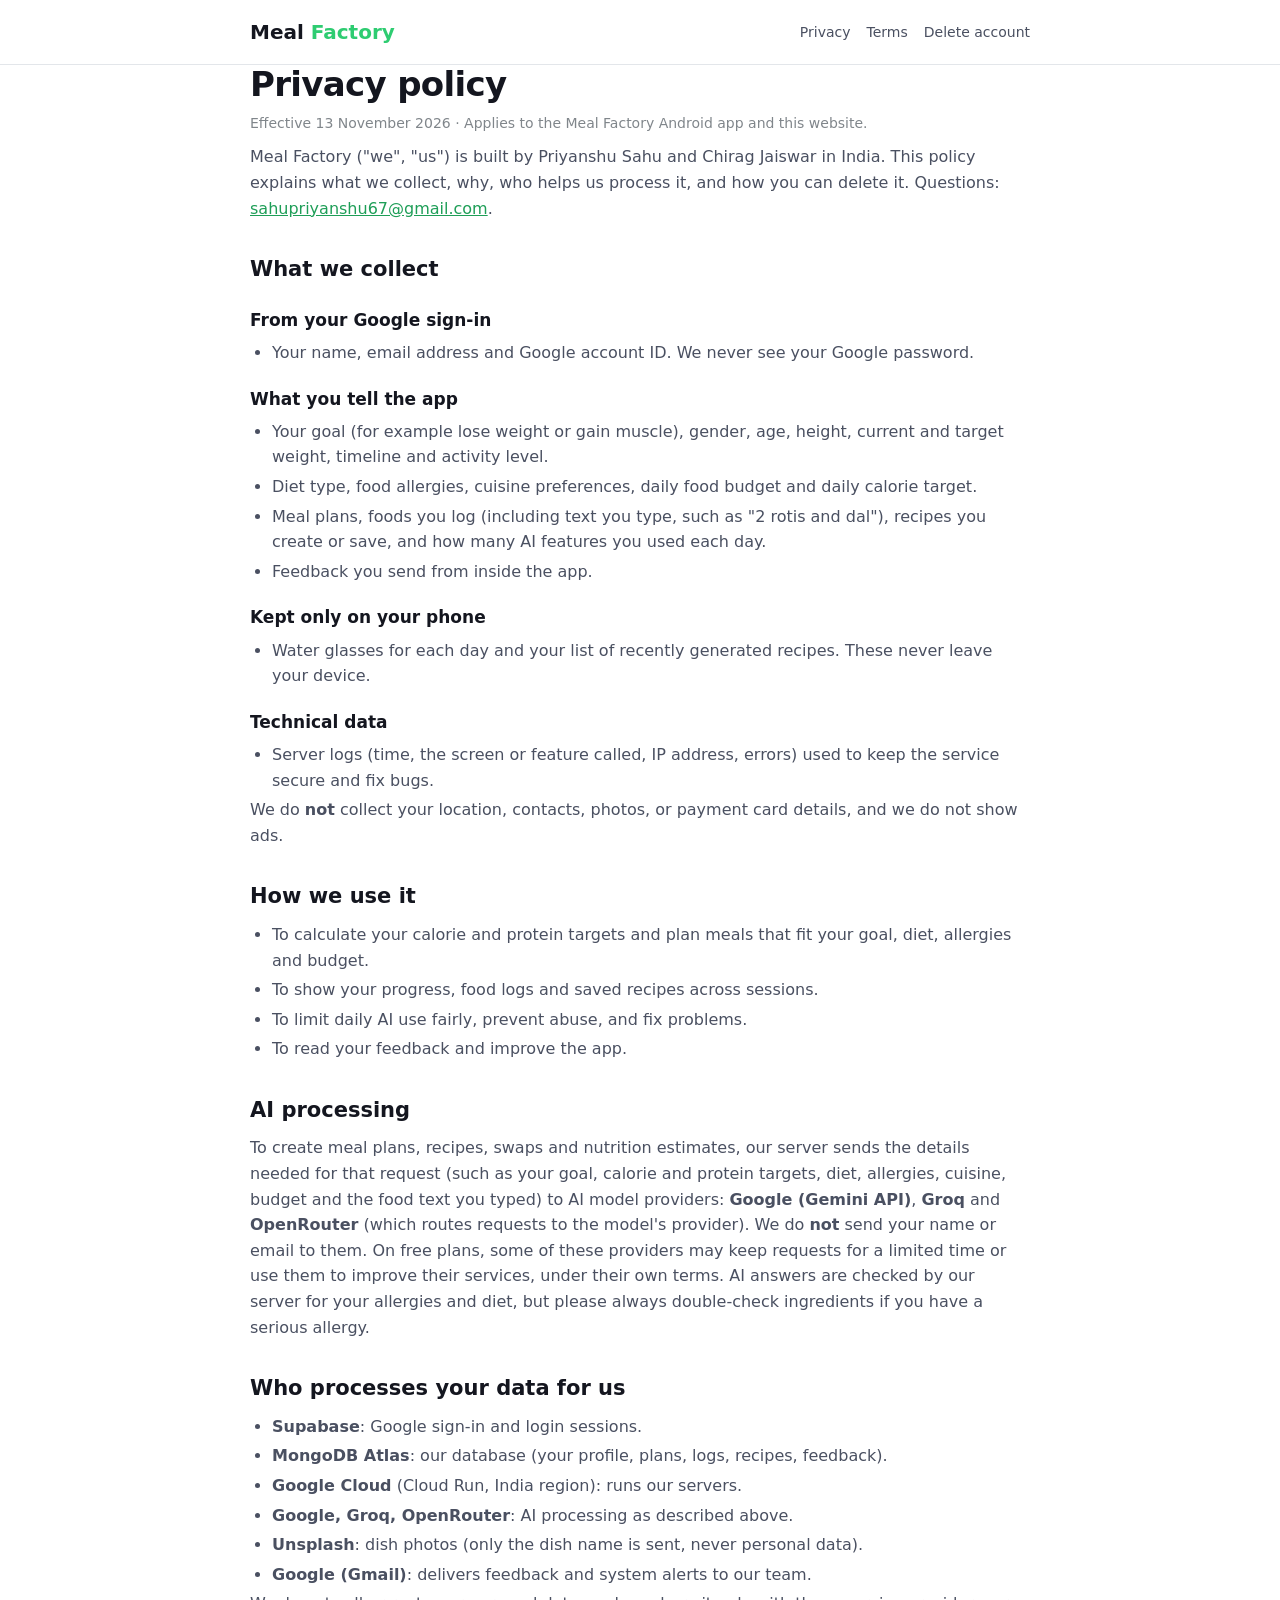
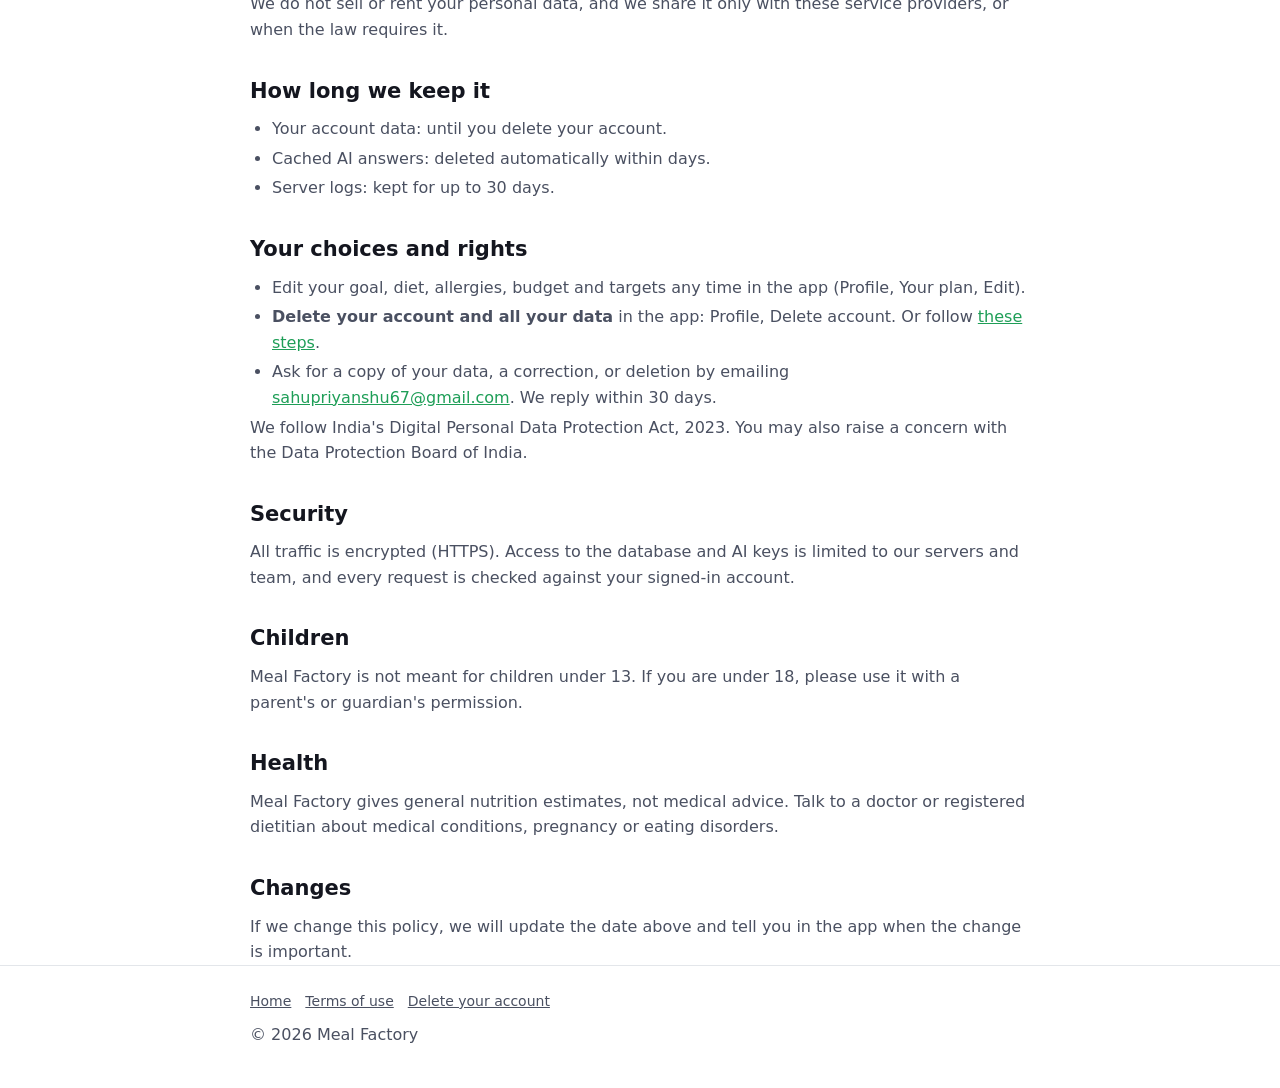
==== privacy.html @ 68a8cb75 "Meal Factory website: home, privacy policy, terms, account deletion" ====
<!doctype html>
<html lang="en">
<head>
<meta charset="utf-8">
<meta name="viewport" content="width=device-width, initial-scale=1">
<title>Privacy policy · Meal Factory</title>
<link rel="stylesheet" href="style.css">
</head>
<body>
<header><div class="wrap nav">
  <a class="logo" href="./">Meal <span>Factory</span></a>
  <nav><a href="privacy.html">Privacy</a><a href="terms.html">Terms</a><a href="delete-account.html">Delete account</a></nav>
</div></header>
<main class="wrap">
  <h1>Privacy policy</h1>
  <p class="muted">Effective 13 November 2026 · Applies to the Meal Factory Android app and this website.</p>

  <p>Meal Factory ("we", "us") is built by Priyanshu Sahu and Chirag Jaiswar in India. This policy explains what we collect, why, who helps us process it, and how you can delete it. Questions: <a href="mailto:sahupriyanshu67@gmail.com">sahupriyanshu67@gmail.com</a>.</p>

  <h2>What we collect</h2>
  <h3>From your Google sign-in</h3>
  <ul><li>Your name, email address and Google account ID. We never see your Google password.</li></ul>
  <h3>What you tell the app</h3>
  <ul>
    <li>Your goal (for example lose weight or gain muscle), gender, age, height, current and target weight, timeline and activity level.</li>
    <li>Diet type, food allergies, cuisine preferences, daily food budget and daily calorie target.</li>
    <li>Meal plans, foods you log (including text you type, such as "2 rotis and dal"), recipes you create or save, and how many AI features you used each day.</li>
    <li>Feedback you send from inside the app.</li>
  </ul>
  <h3>Kept only on your phone</h3>
  <ul><li>Water glasses for each day and your list of recently generated recipes. These never leave your device.</li></ul>
  <h3>Technical data</h3>
  <ul><li>Server logs (time, the screen or feature called, IP address, errors) used to keep the service secure and fix bugs.</li></ul>
  <p>We do <b>not</b> collect your location, contacts, photos, or payment card details, and we do not show ads.</p>

  <h2>How we use it</h2>
  <ul>
    <li>To calculate your calorie and protein targets and plan meals that fit your goal, diet, allergies and budget.</li>
    <li>To show your progress, food logs and saved recipes across sessions.</li>
    <li>To limit daily AI use fairly, prevent abuse, and fix problems.</li>
    <li>To read your feedback and improve the app.</li>
  </ul>

  <h2>AI processing</h2>
  <p>To create meal plans, recipes, swaps and nutrition estimates, our server sends the details needed for that request (such as your goal, calorie and protein targets, diet, allergies, cuisine, budget and the food text you typed) to AI model providers: <b>Google (Gemini API)</b>, <b>Groq</b> and <b>OpenRouter</b> (which routes requests to the model's provider). We do <b>not</b> send your name or email to them. On free plans, some of these providers may keep requests for a limited time or use them to improve their services, under their own terms. AI answers are checked by our server for your allergies and diet, but please always double-check ingredients if you have a serious allergy.</p>

  <h2>Who processes your data for us</h2>
  <ul>
    <li><b>Supabase</b>: Google sign-in and login sessions.</li>
    <li><b>MongoDB Atlas</b>: our database (your profile, plans, logs, recipes, feedback).</li>
    <li><b>Google Cloud</b> (Cloud Run, India region): runs our servers.</li>
    <li><b>Google, Groq, OpenRouter</b>: AI processing as described above.</li>
    <li><b>Unsplash</b>: dish photos (only the dish name is sent, never personal data).</li>
    <li><b>Google (Gmail)</b>: delivers feedback and system alerts to our team.</li>
  </ul>
  <p>We do not sell or rent your personal data, and we share it only with these service providers, or when the law requires it.</p>

  <h2>How long we keep it</h2>
  <ul>
    <li>Your account data: until you delete your account.</li>
    <li>Cached AI answers: deleted automatically within days.</li>
    <li>Server logs: kept for up to 30 days.</li>
  </ul>

  <h2>Your choices and rights</h2>
  <ul>
    <li>Edit your goal, diet, allergies, budget and targets any time in the app (Profile, Your plan, Edit).</li>
    <li><b>Delete your account and all your data</b> in the app: Profile, Delete account. Or follow <a href="delete-account.html">these steps</a>.</li>
    <li>Ask for a copy of your data, a correction, or deletion by emailing <a href="mailto:sahupriyanshu67@gmail.com">sahupriyanshu67@gmail.com</a>. We reply within 30 days.</li>
  </ul>
  <p>We follow India's Digital Personal Data Protection Act, 2023. You may also raise a concern with the Data Protection Board of India.</p>

  <h2>Security</h2>
  <p>All traffic is encrypted (HTTPS). Access to the database and AI keys is limited to our servers and team, and every request is checked against your signed-in account.</p>

  <h2>Children</h2>
  <p>Meal Factory is not meant for children under 13. If you are under 18, please use it with a parent's or guardian's permission.</p>

  <h2>Health</h2>
  <p>Meal Factory gives general nutrition estimates, not medical advice. Talk to a doctor or registered dietitian about medical conditions, pregnancy or eating disorders.</p>

  <h2>Changes</h2>
  <p>If we change this policy, we will update the date above and tell you in the app when the change is important.</p>
</main>
<footer><div class="wrap">
  <a href="./">Home</a><a href="terms.html">Terms of use</a><a href="delete-account.html">Delete your account</a>
  <p style="margin-top:10px;">© 2026 Meal Factory</p>
</div></footer>
</body>
</html>
---- style.css ----
:root { --g: #1E9E57; --g2: #2ECC71; --gl: #EAF7EF; --ink: #14161F; --ink2: #4A5061; --ink3: #80868B; --bg: #F5F6F8; --line: #E3E6EA; }
* { box-sizing: border-box; margin: 0; padding: 0; }
body { font-family: "Plus Jakarta Sans", system-ui, -apple-system, "Segoe UI", Roboto, sans-serif; color: var(--ink); background: #fff; line-height: 1.6; }
a { color: var(--g); }
header { border-bottom: 1px solid var(--line); background: #fff; }
.wrap { max-width: 820px; margin: 0 auto; padding: 0 20px; }
.nav { display: flex; align-items: center; justify-content: space-between; height: 64px; gap: 16px; }
.logo { font-weight: 800; font-size: 20px; text-decoration: none; color: var(--ink); white-space: nowrap; }
.logo span { color: var(--g2); }
.nav nav { display: flex; gap: 16px; flex-wrap: wrap; font-size: 14px; }
.nav nav a { color: var(--ink2); text-decoration: none; }
main { padding: 40px 0 64px; }
h1 { font-size: 34px; line-height: 1.15; letter-spacing: -0.02em; margin-bottom: 8px; }
h2 { font-size: 21px; margin: 32px 0 8px; }
h3 { font-size: 17px; margin: 20px 0 6px; }
p, li { color: var(--ink2); font-size: 16px; }
p + p { margin-top: 10px; }
ul { padding-left: 22px; margin-top: 6px; }
li { margin: 4px 0; }
.muted { color: var(--ink3); font-size: 14px; }
.card { background: var(--bg); border: 1px solid var(--line); border-radius: 16px; padding: 18px 20px; margin-top: 16px; }
.card.green { background: var(--gl); border-color: #BFE8CF; }
.hero { padding: 24px 0 8px; }
.hero h1 { font-size: 42px; }
.lead { font-size: 19px; color: var(--ink2); margin-top: 10px; }
.grid { display: grid; grid-template-columns: repeat(auto-fit, minmax(220px, 1fr)); gap: 14px; margin-top: 24px; }
.grid .card { margin: 0; }
.grid h3 { margin-top: 0; }
footer { border-top: 1px solid var(--line); padding: 24px 0 40px; font-size: 14px; color: var(--ink3); }
footer a { color: var(--ink2); margin-right: 14px; }
@media (max-width: 560px) { h1, .hero h1 { font-size: 28px; } .nav { height: auto; padding: 12px 0; flex-direction: column; align-items: flex-start; } }
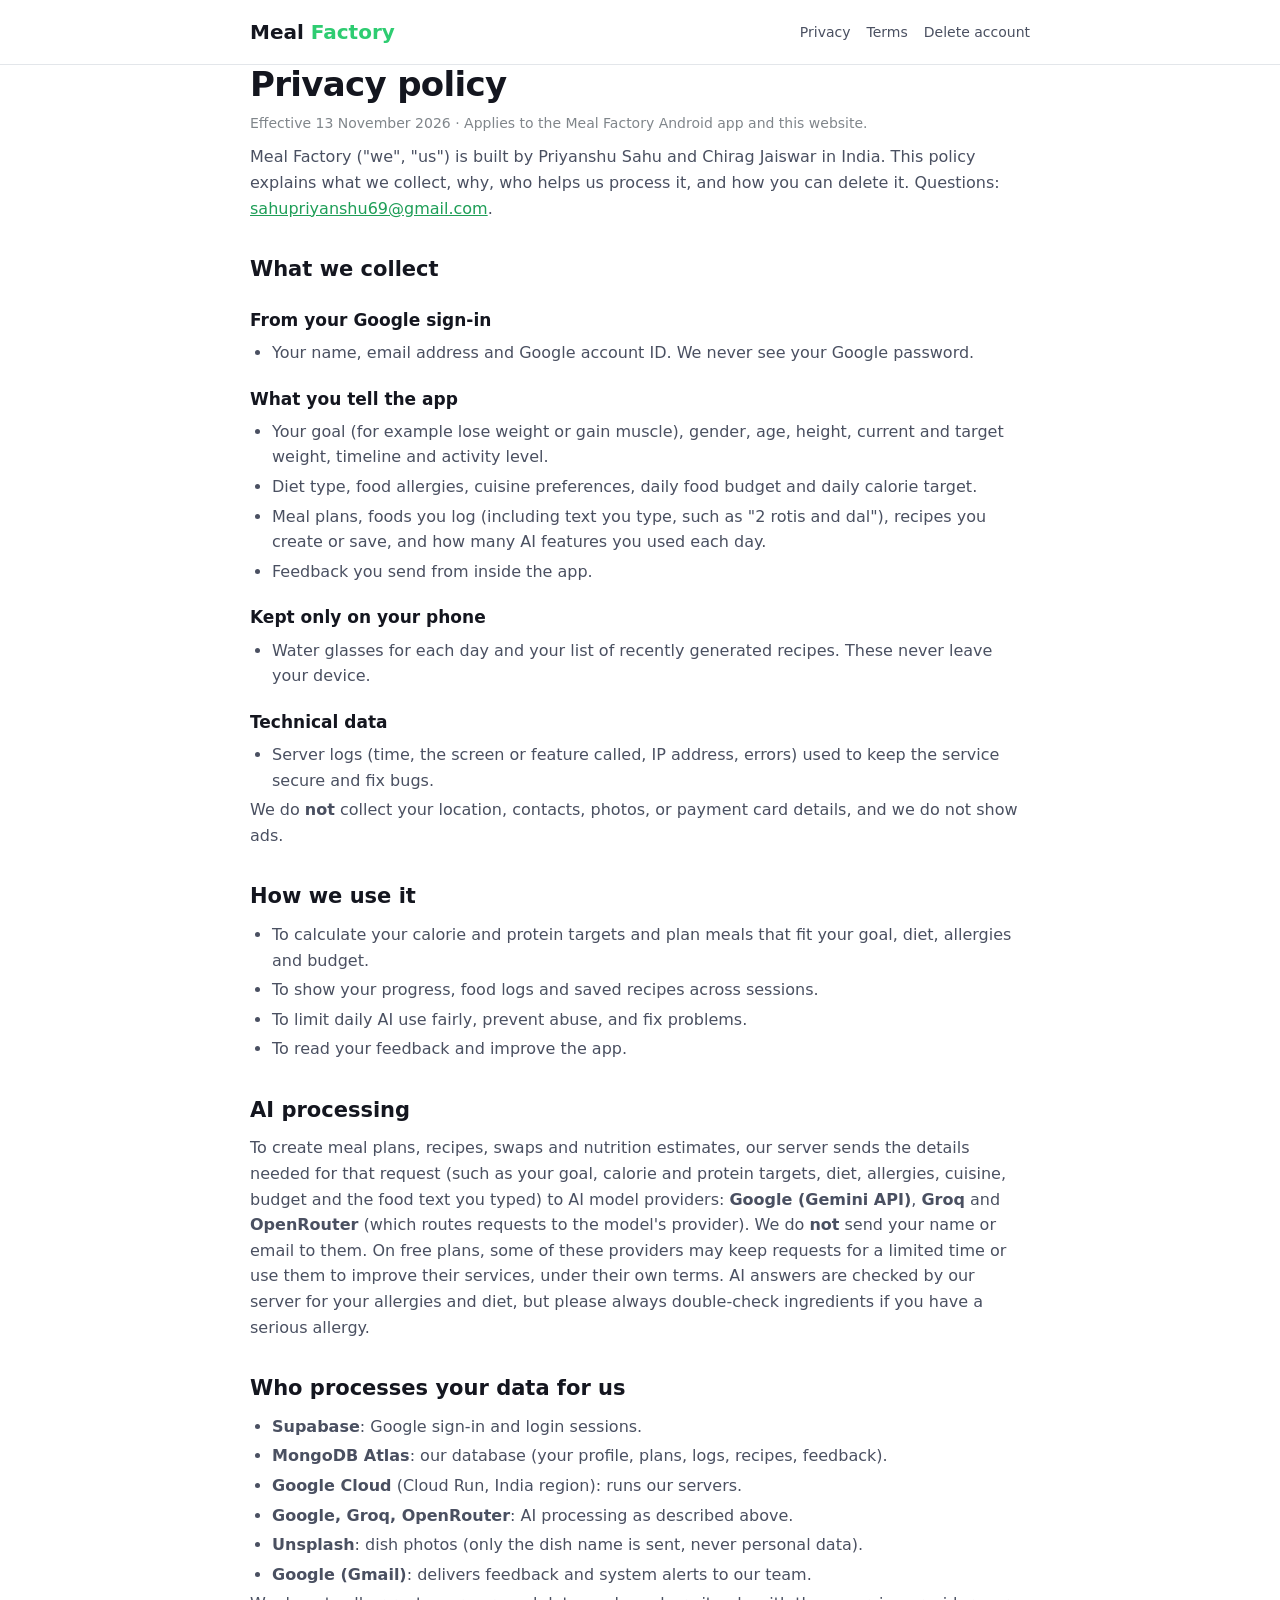
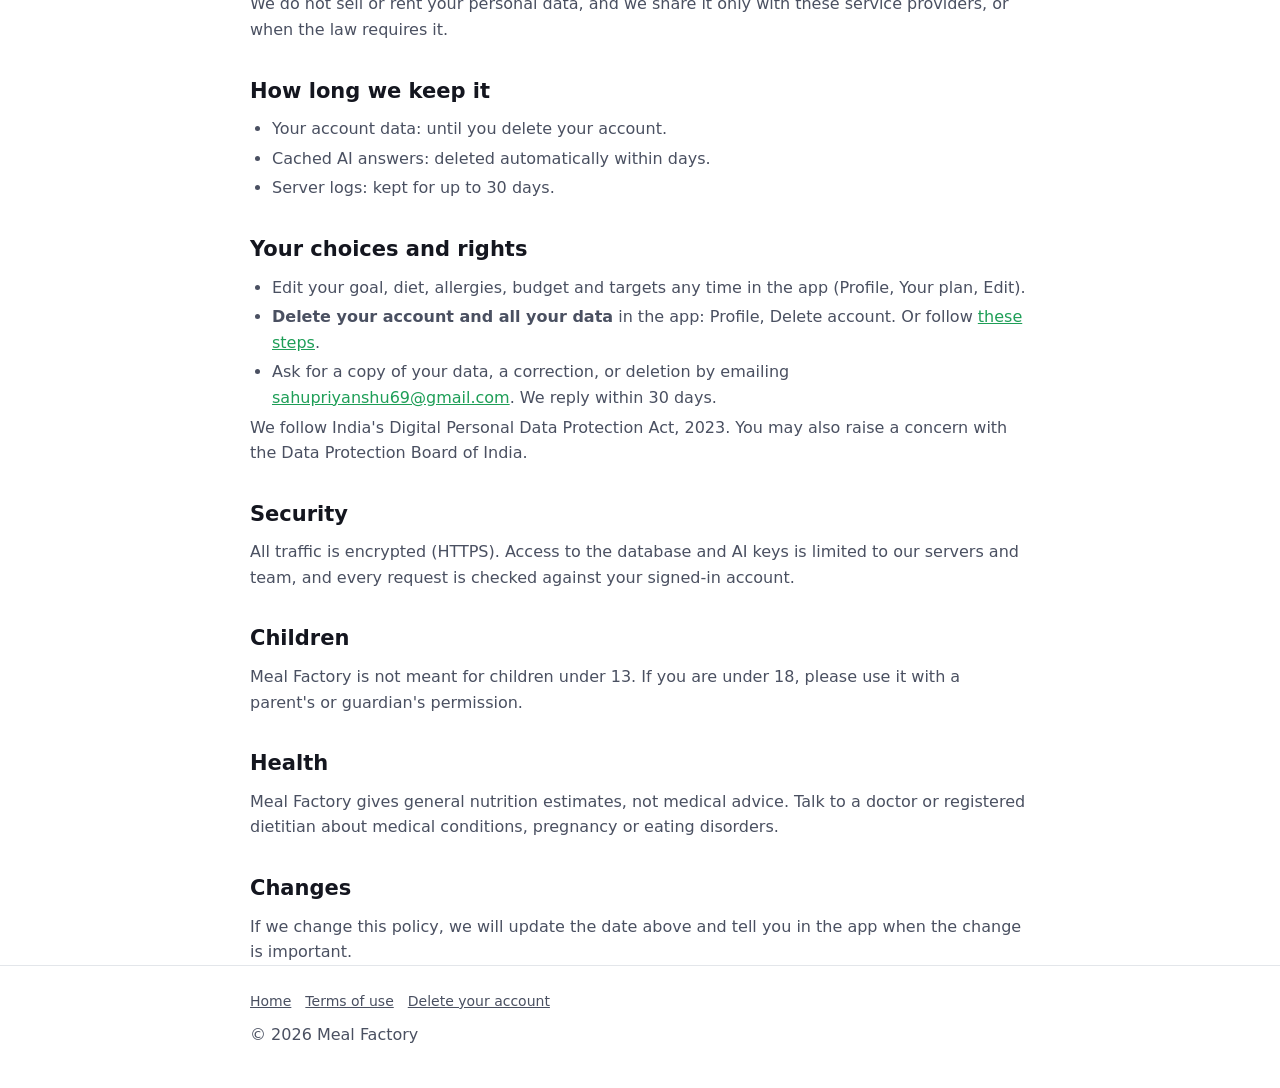
==== commit 1b564d2f: "Add Search Console verification file; update support email" ====
--- a/privacy.html
+++ b/privacy.html
@@ -15,7 +15,7 @@
   <h1>Privacy policy</h1>
   <p class="muted">Effective 13 November 2026 · Applies to the Meal Factory Android app and this website.</p>
 
-  <p>Meal Factory ("we", "us") is built by Priyanshu Sahu and Chirag Jaiswar in India. This policy explains what we collect, why, who helps us process it, and how you can delete it. Questions: <a href="mailto:sahupriyanshu67@gmail.com">sahupriyanshu67@gmail.com</a>.</p>
+  <p>Meal Factory ("we", "us") is built by Priyanshu Sahu and Chirag Jaiswar in India. This policy explains what we collect, why, who helps us process it, and how you can delete it. Questions: <a href="mailto:sahupriyanshu69@gmail.com">sahupriyanshu69@gmail.com</a>.</p>
 
   <h2>What we collect</h2>
   <h3>From your Google sign-in</h3>
@@ -66,7 +66,7 @@
   <ul>
     <li>Edit your goal, diet, allergies, budget and targets any time in the app (Profile, Your plan, Edit).</li>
     <li><b>Delete your account and all your data</b> in the app: Profile, Delete account. Or follow <a href="delete-account.html">these steps</a>.</li>
-    <li>Ask for a copy of your data, a correction, or deletion by emailing <a href="mailto:sahupriyanshu67@gmail.com">sahupriyanshu67@gmail.com</a>. We reply within 30 days.</li>
+    <li>Ask for a copy of your data, a correction, or deletion by emailing <a href="mailto:sahupriyanshu69@gmail.com">sahupriyanshu69@gmail.com</a>. We reply within 30 days.</li>
   </ul>
   <p>We follow India's Digital Personal Data Protection Act, 2023. You may also raise a concern with the Data Protection Board of India.</p>
 
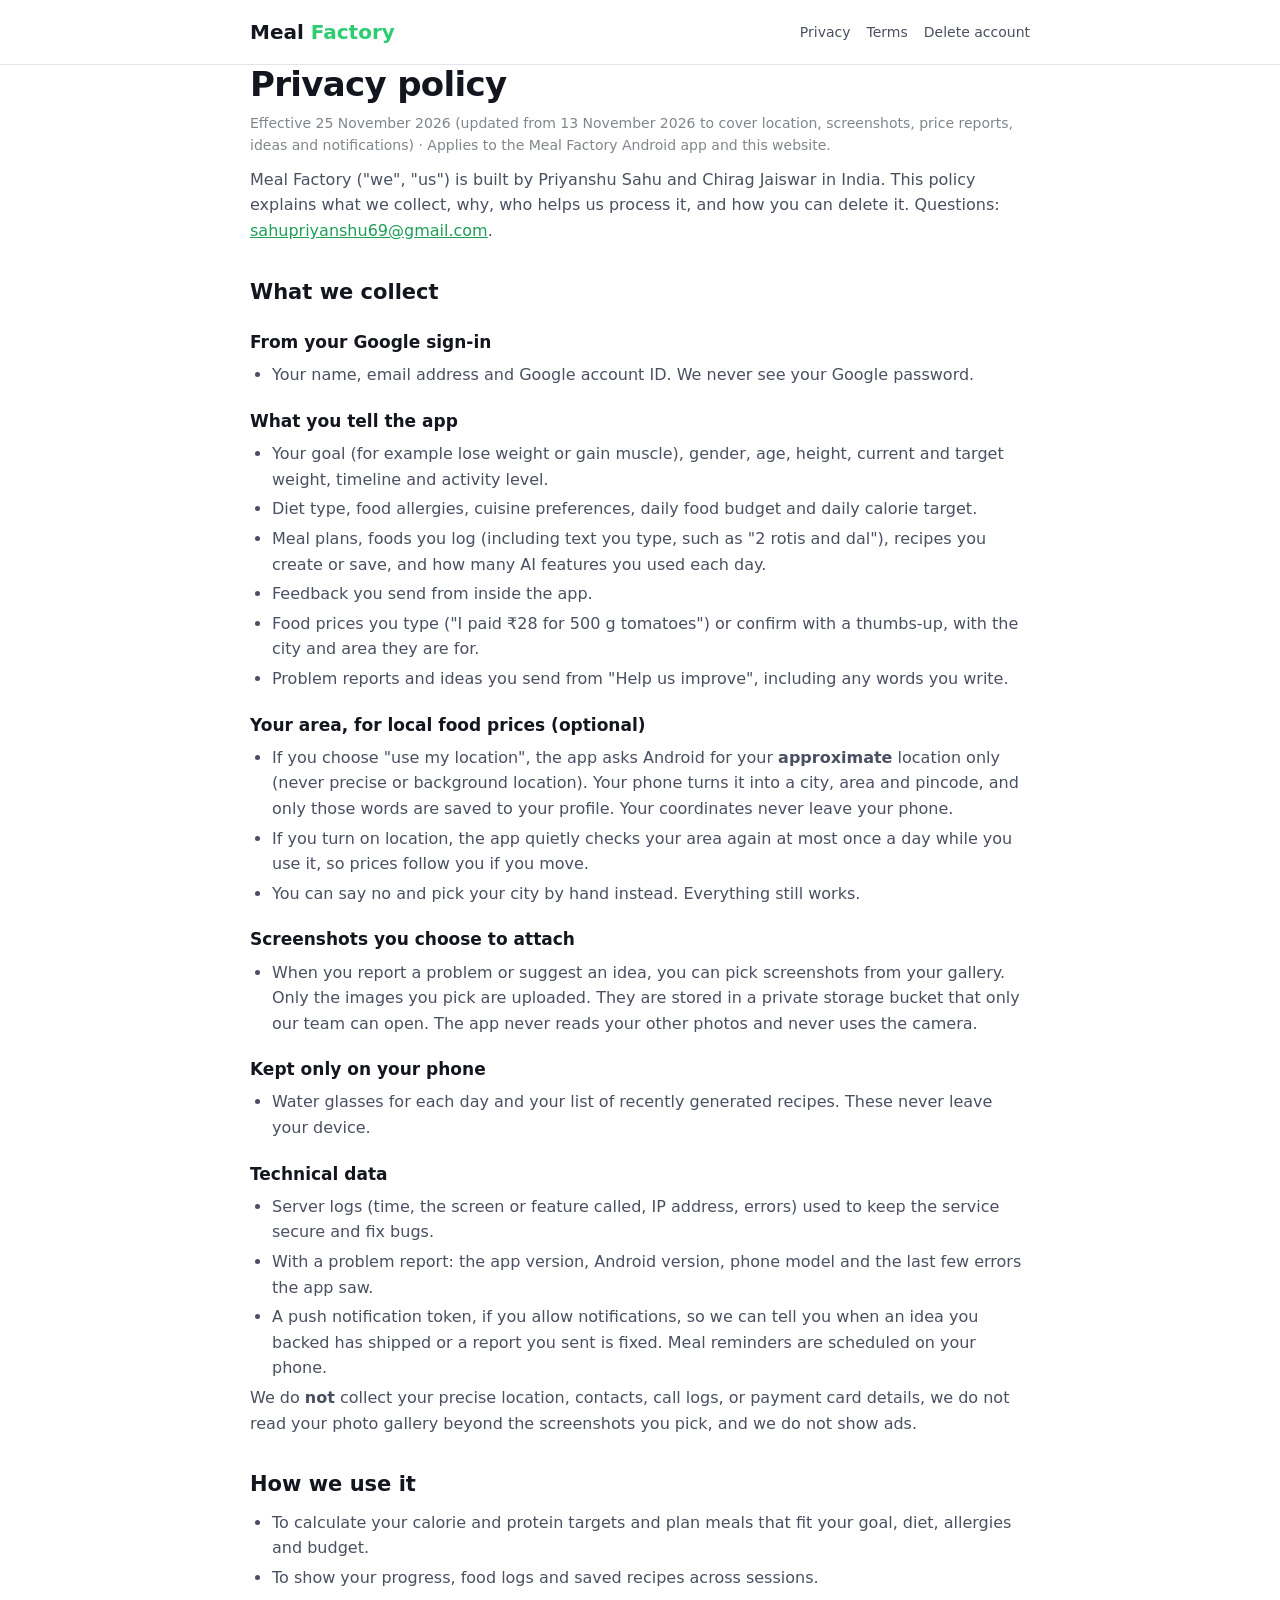
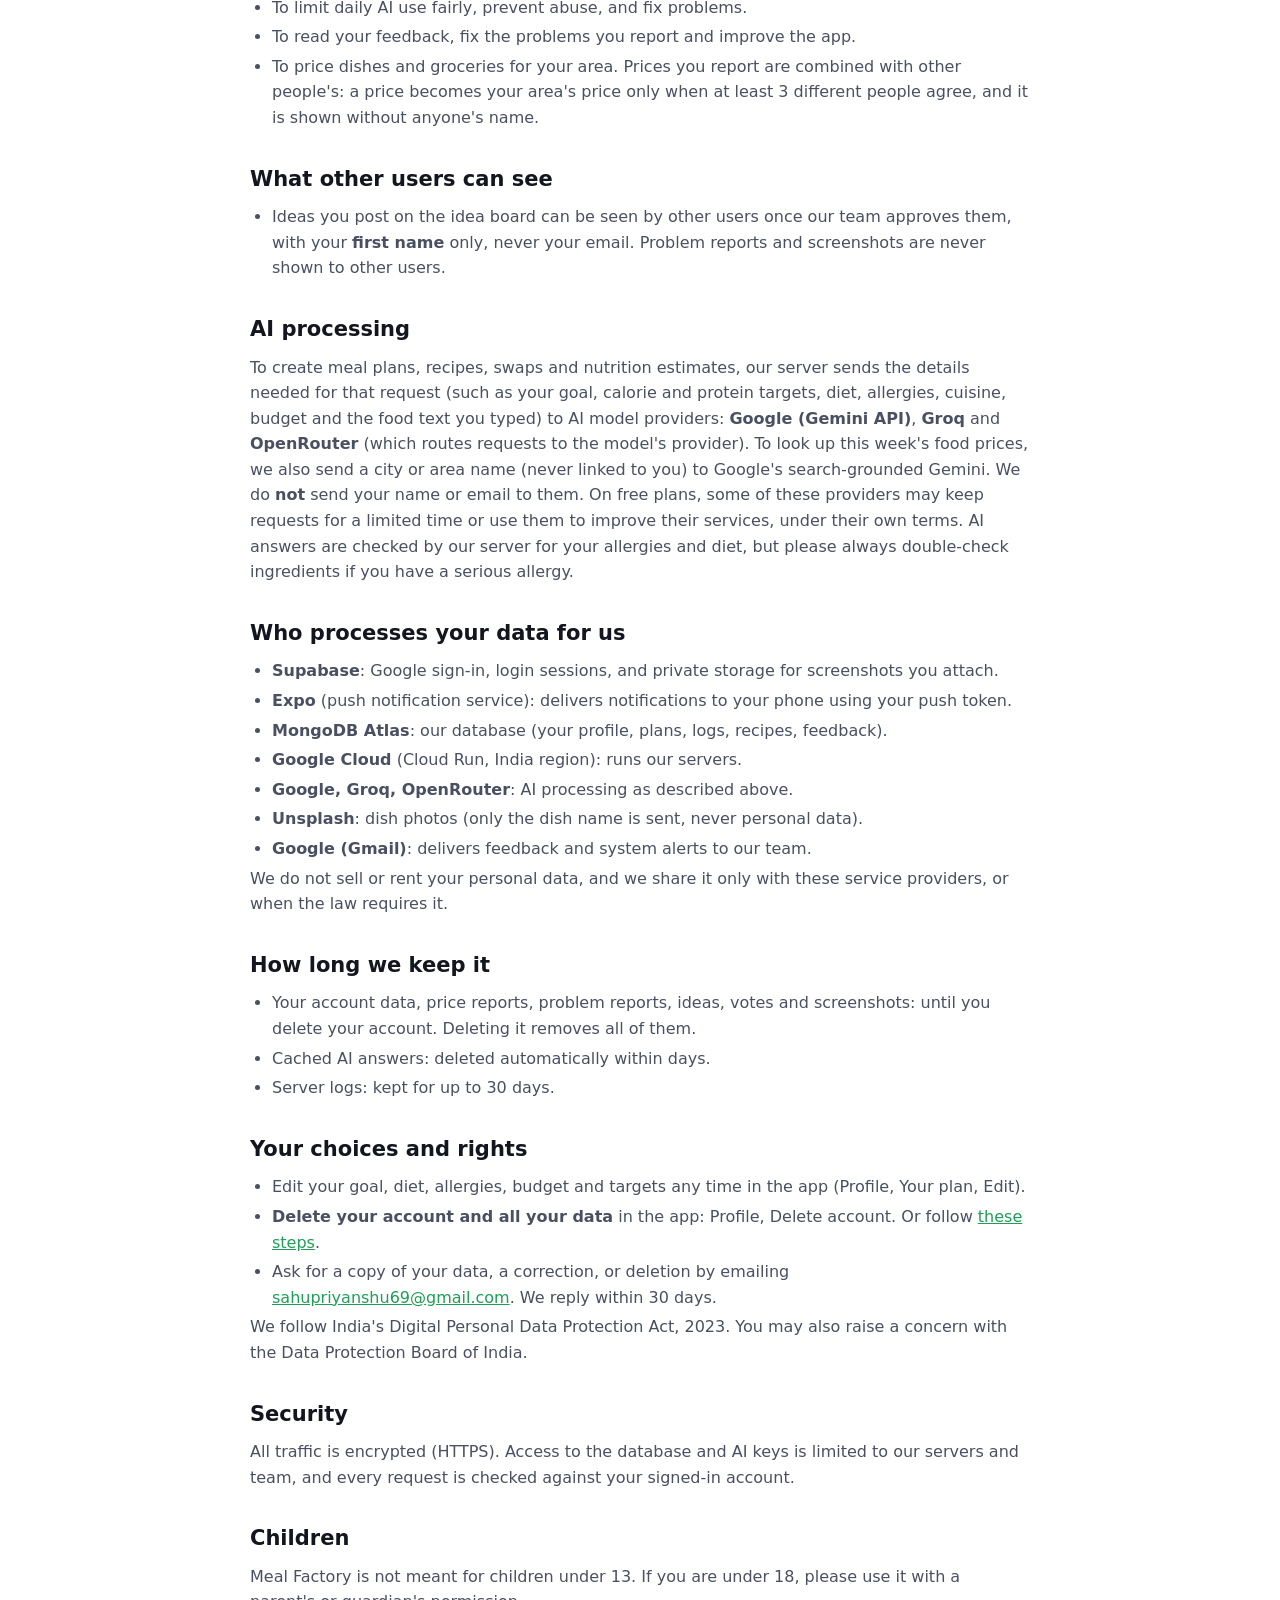
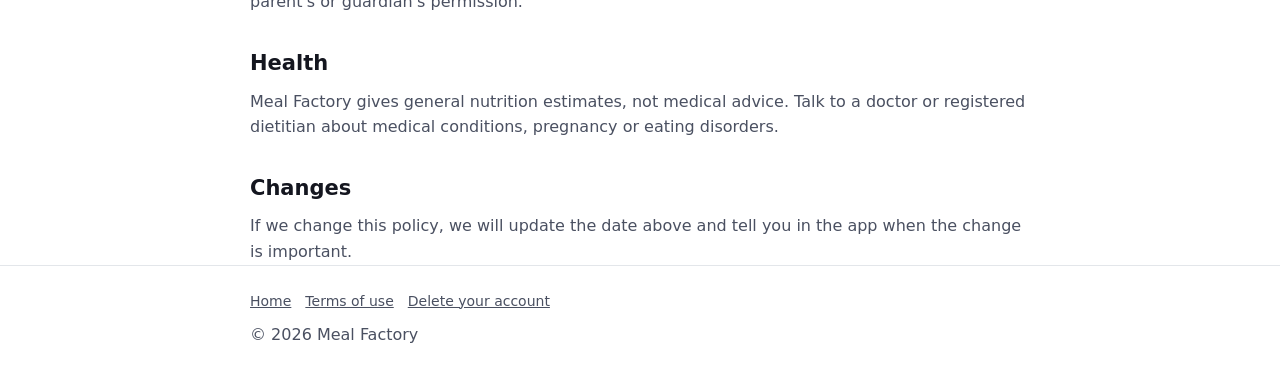
==== commit f53ab066: "fix: privacy policy covers approximate location, screenshots, price reports, ideas and push tokens" ====
--- a/privacy.html
+++ b/privacy.html
@@ -13,7 +13,7 @@
 </div></header>
 <main class="wrap">
   <h1>Privacy policy</h1>
-  <p class="muted">Effective 13 November 2026 · Applies to the Meal Factory Android app and this website.</p>
+  <p class="muted">Effective 25 November 2026 (updated from 13 November 2026 to cover location, screenshots, price reports, ideas and notifications) · Applies to the Meal Factory Android app and this website.</p>
 
   <p>Meal Factory ("we", "us") is built by Priyanshu Sahu and Chirag Jaiswar in India. This policy explains what we collect, why, who helps us process it, and how you can delete it. Questions: <a href="mailto:sahupriyanshu69@gmail.com">sahupriyanshu69@gmail.com</a>.</p>
 
@@ -26,27 +26,45 @@
     <li>Diet type, food allergies, cuisine preferences, daily food budget and daily calorie target.</li>
     <li>Meal plans, foods you log (including text you type, such as "2 rotis and dal"), recipes you create or save, and how many AI features you used each day.</li>
     <li>Feedback you send from inside the app.</li>
+    <li>Food prices you type ("I paid ₹28 for 500 g tomatoes") or confirm with a thumbs-up, with the city and area they are for.</li>
+    <li>Problem reports and ideas you send from "Help us improve", including any words you write.</li>
   </ul>
+  <h3>Your area, for local food prices (optional)</h3>
+  <ul>
+    <li>If you choose "use my location", the app asks Android for your <b>approximate</b> location only (never precise or background location). Your phone turns it into a city, area and pincode, and only those words are saved to your profile. Your coordinates never leave your phone.</li>
+    <li>If you turn on location, the app quietly checks your area again at most once a day while you use it, so prices follow you if you move.</li>
+    <li>You can say no and pick your city by hand instead. Everything still works.</li>
+  </ul>
+  <h3>Screenshots you choose to attach</h3>
+  <ul><li>When you report a problem or suggest an idea, you can pick screenshots from your gallery. Only the images you pick are uploaded. They are stored in a private storage bucket that only our team can open. The app never reads your other photos and never uses the camera.</li></ul>
   <h3>Kept only on your phone</h3>
   <ul><li>Water glasses for each day and your list of recently generated recipes. These never leave your device.</li></ul>
   <h3>Technical data</h3>
-  <ul><li>Server logs (time, the screen or feature called, IP address, errors) used to keep the service secure and fix bugs.</li></ul>
-  <p>We do <b>not</b> collect your location, contacts, photos, or payment card details, and we do not show ads.</p>
+  <ul>
+    <li>Server logs (time, the screen or feature called, IP address, errors) used to keep the service secure and fix bugs.</li>
+    <li>With a problem report: the app version, Android version, phone model and the last few errors the app saw.</li>
+    <li>A push notification token, if you allow notifications, so we can tell you when an idea you backed has shipped or a report you sent is fixed. Meal reminders are scheduled on your phone.</li>
+  </ul>
+  <p>We do <b>not</b> collect your precise location, contacts, call logs, or payment card details, we do not read your photo gallery beyond the screenshots you pick, and we do not show ads.</p>
 
   <h2>How we use it</h2>
   <ul>
     <li>To calculate your calorie and protein targets and plan meals that fit your goal, diet, allergies and budget.</li>
     <li>To show your progress, food logs and saved recipes across sessions.</li>
     <li>To limit daily AI use fairly, prevent abuse, and fix problems.</li>
-    <li>To read your feedback and improve the app.</li>
+    <li>To read your feedback, fix the problems you report and improve the app.</li>
+    <li>To price dishes and groceries for your area. Prices you report are combined with other people's: a price becomes your area's price only when at least 3 different people agree, and it is shown without anyone's name.</li>
   </ul>
+  <h2>What other users can see</h2>
+  <ul><li>Ideas you post on the idea board can be seen by other users once our team approves them, with your <b>first name</b> only, never your email. Problem reports and screenshots are never shown to other users.</li></ul>
 
   <h2>AI processing</h2>
-  <p>To create meal plans, recipes, swaps and nutrition estimates, our server sends the details needed for that request (such as your goal, calorie and protein targets, diet, allergies, cuisine, budget and the food text you typed) to AI model providers: <b>Google (Gemini API)</b>, <b>Groq</b> and <b>OpenRouter</b> (which routes requests to the model's provider). We do <b>not</b> send your name or email to them. On free plans, some of these providers may keep requests for a limited time or use them to improve their services, under their own terms. AI answers are checked by our server for your allergies and diet, but please always double-check ingredients if you have a serious allergy.</p>
+  <p>To create meal plans, recipes, swaps and nutrition estimates, our server sends the details needed for that request (such as your goal, calorie and protein targets, diet, allergies, cuisine, budget and the food text you typed) to AI model providers: <b>Google (Gemini API)</b>, <b>Groq</b> and <b>OpenRouter</b> (which routes requests to the model's provider). To look up this week's food prices, we also send a city or area name (never linked to you) to Google's search-grounded Gemini. We do <b>not</b> send your name or email to them. On free plans, some of these providers may keep requests for a limited time or use them to improve their services, under their own terms. AI answers are checked by our server for your allergies and diet, but please always double-check ingredients if you have a serious allergy.</p>
 
   <h2>Who processes your data for us</h2>
   <ul>
-    <li><b>Supabase</b>: Google sign-in and login sessions.</li>
+    <li><b>Supabase</b>: Google sign-in, login sessions, and private storage for screenshots you attach.</li>
+    <li><b>Expo</b> (push notification service): delivers notifications to your phone using your push token.</li>
     <li><b>MongoDB Atlas</b>: our database (your profile, plans, logs, recipes, feedback).</li>
     <li><b>Google Cloud</b> (Cloud Run, India region): runs our servers.</li>
     <li><b>Google, Groq, OpenRouter</b>: AI processing as described above.</li>
@@ -57,7 +75,7 @@
 
   <h2>How long we keep it</h2>
   <ul>
-    <li>Your account data: until you delete your account.</li>
+    <li>Your account data, price reports, problem reports, ideas, votes and screenshots: until you delete your account. Deleting it removes all of them.</li>
     <li>Cached AI answers: deleted automatically within days.</li>
     <li>Server logs: kept for up to 30 days.</li>
   </ul>
